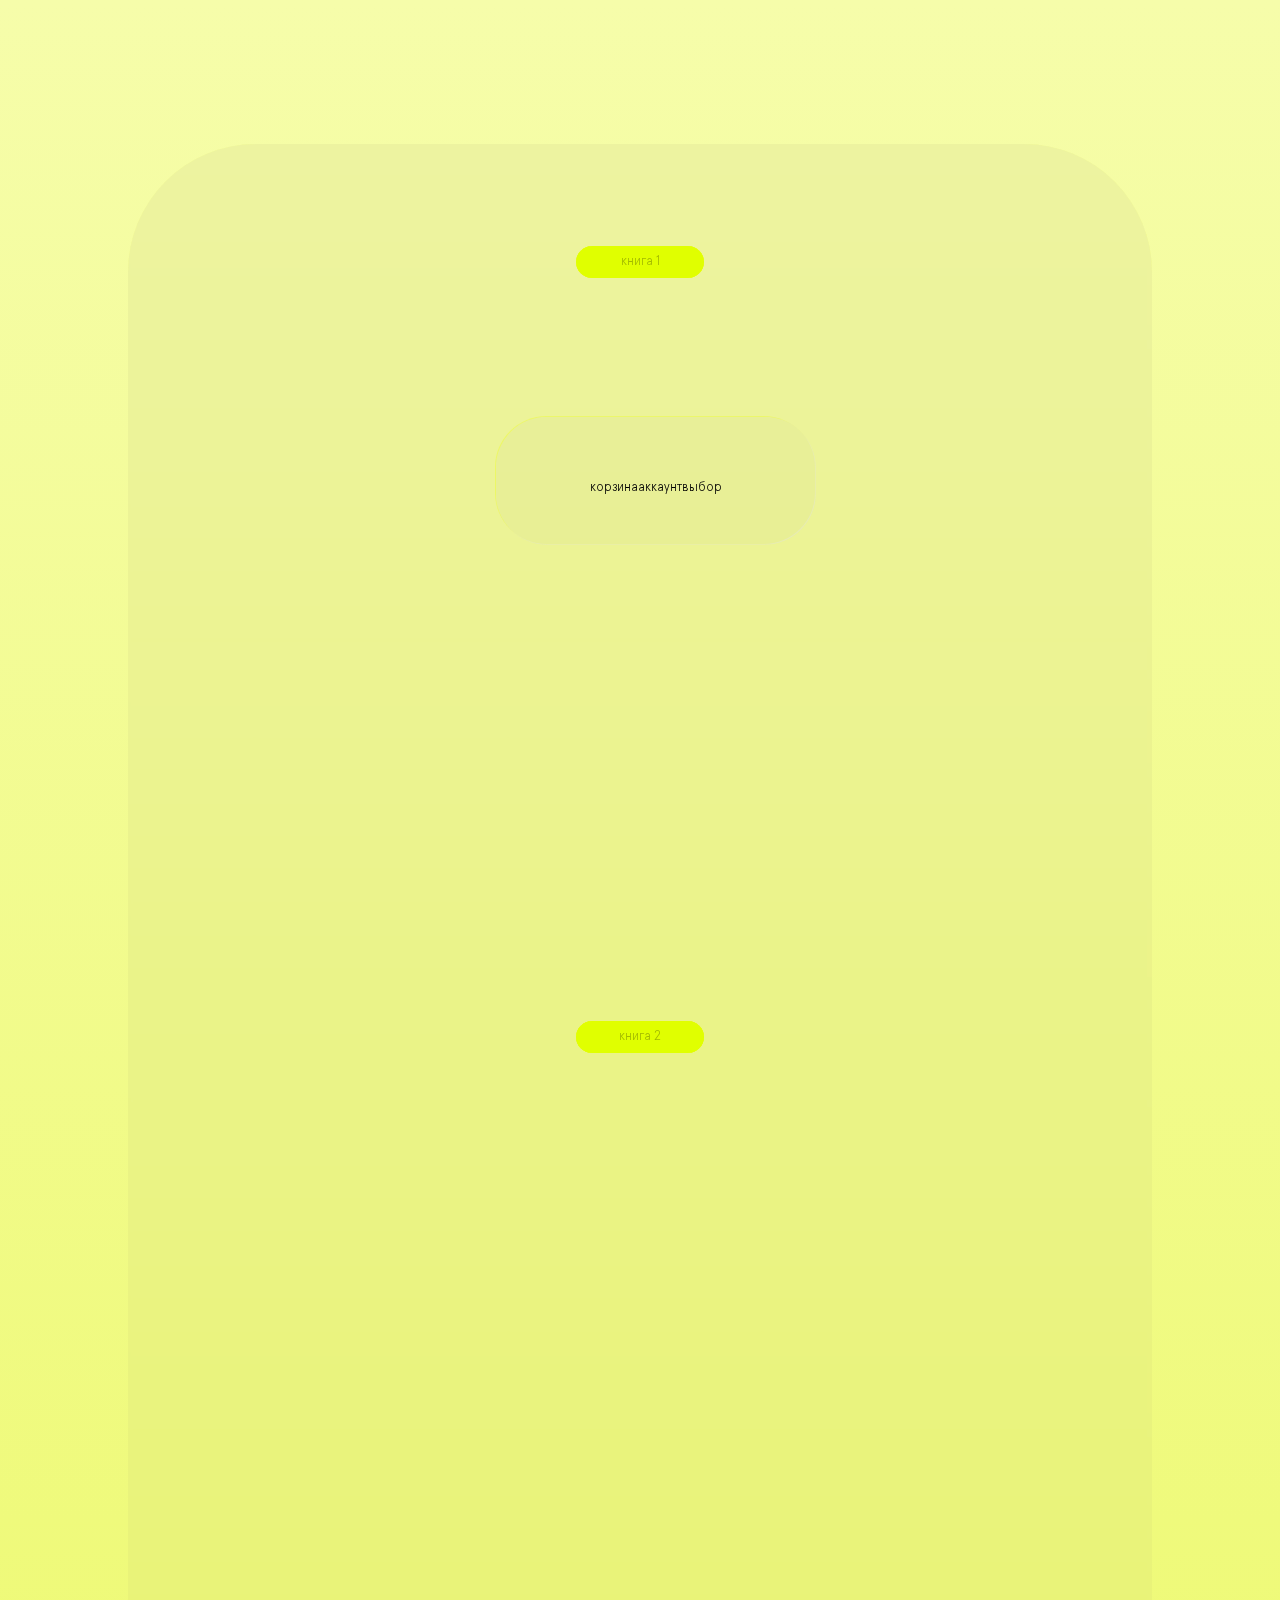
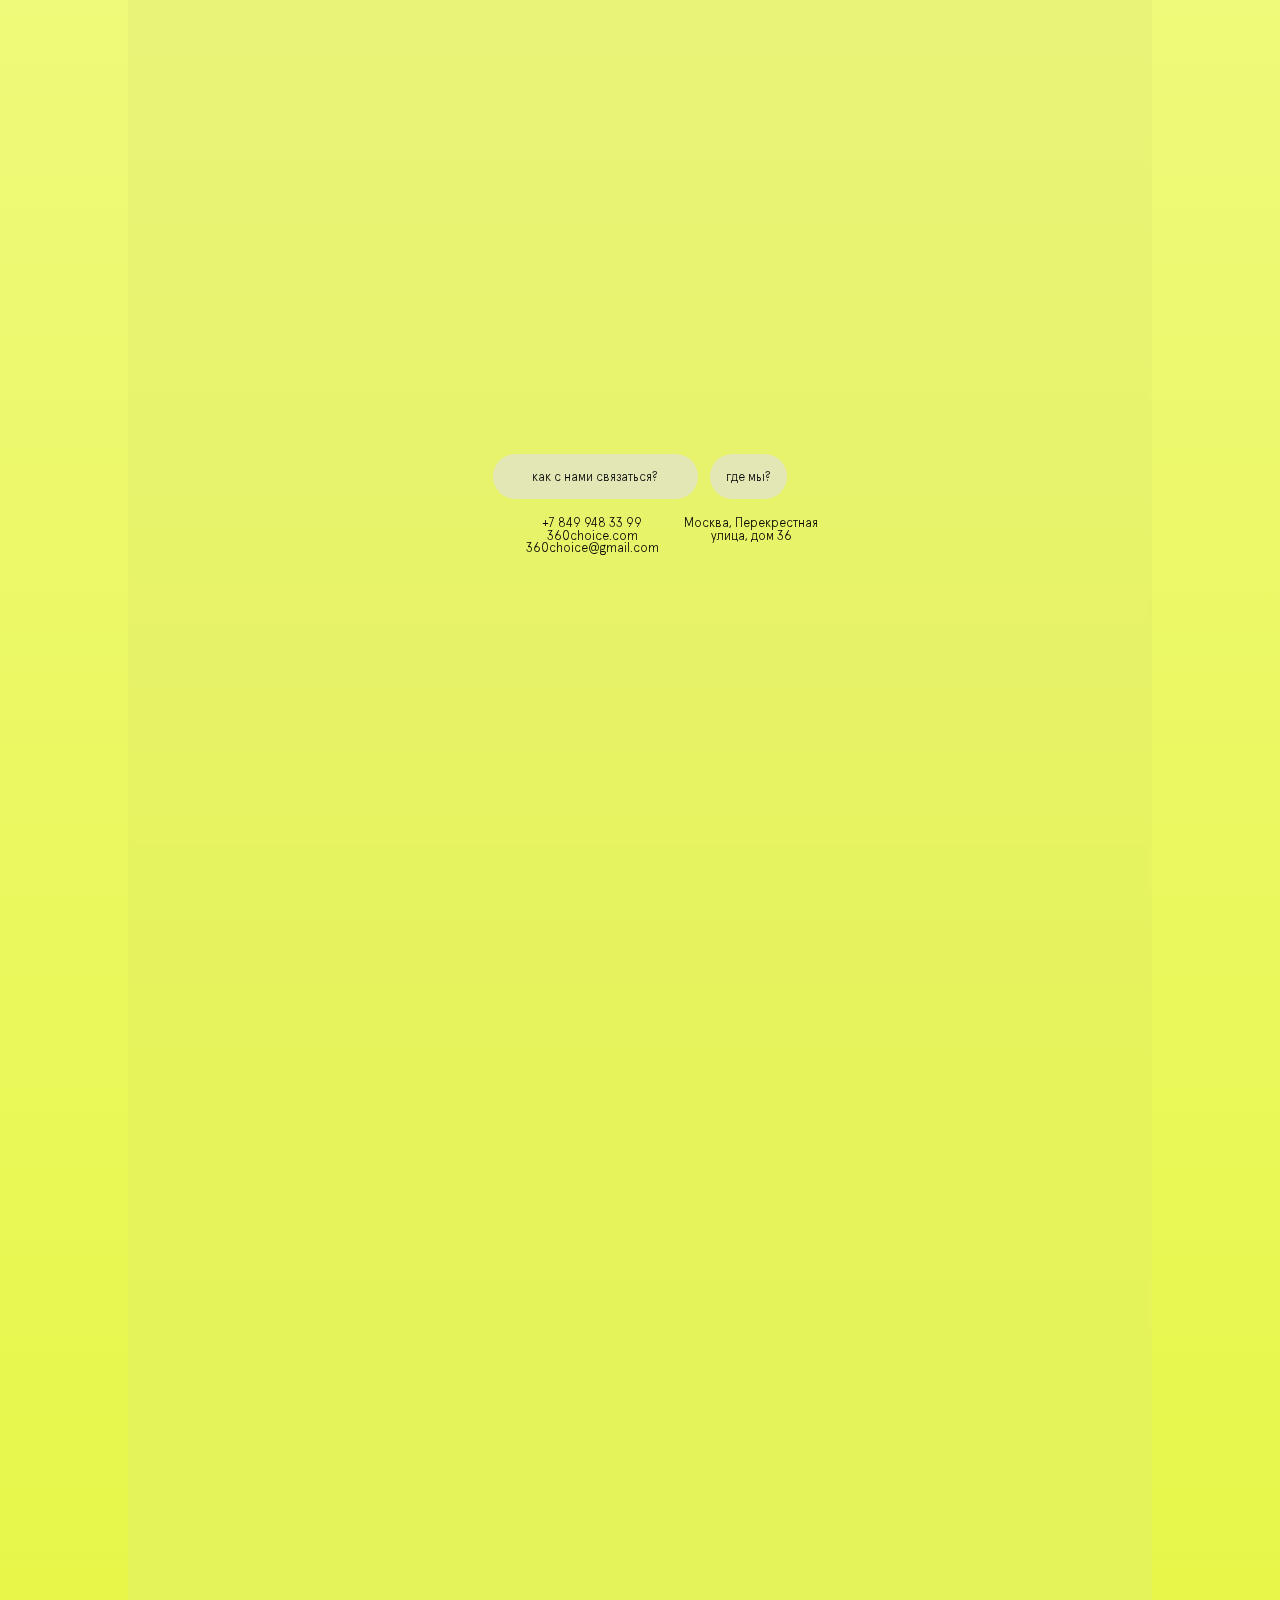
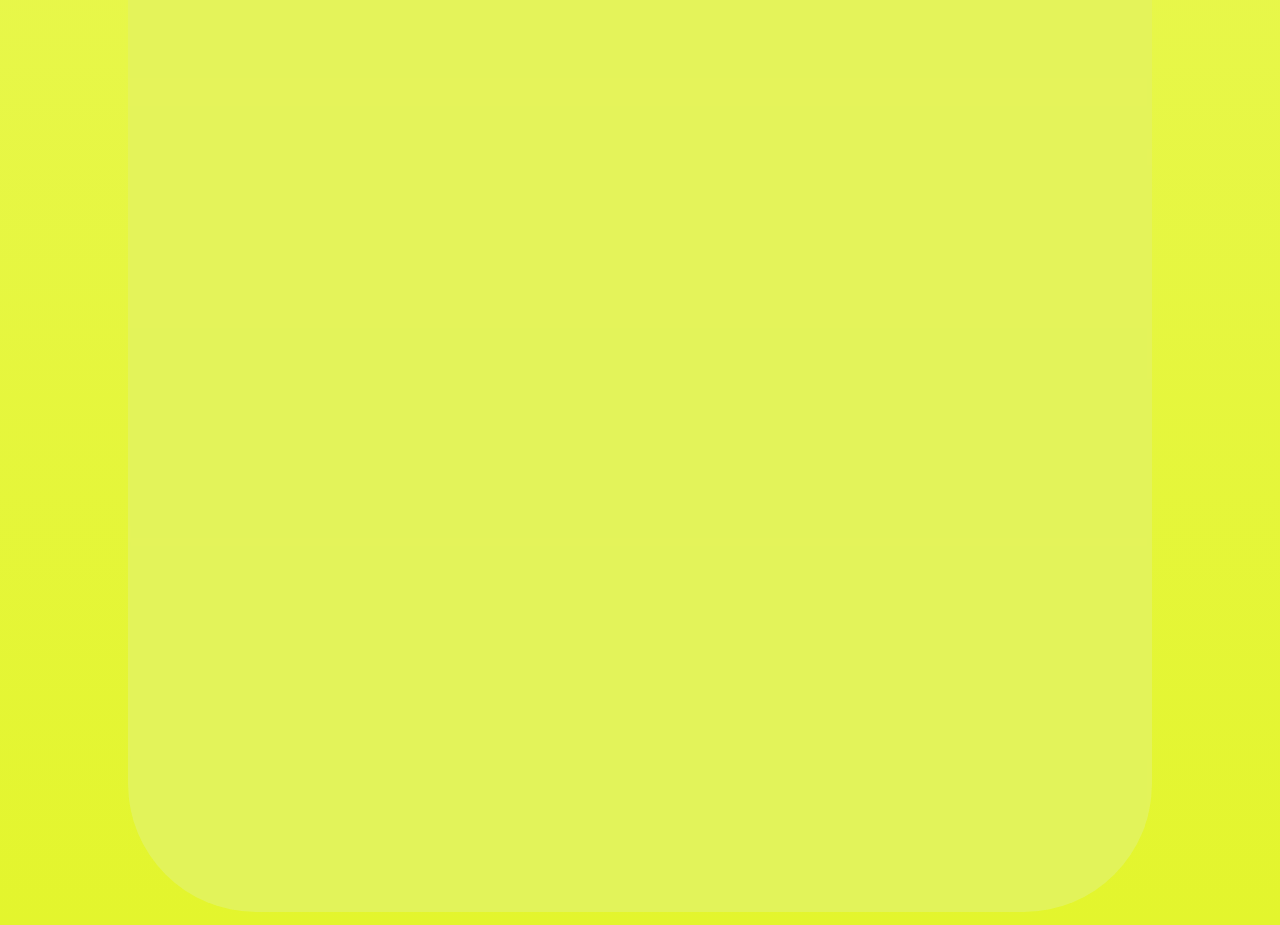
==== book.html @ fab10bd6 "Add files via upload" ====
<!DOCTYPE html>
<html lang="en">
<head>
    <meta charset="UTF-8">
    <meta name="viewport" content="width=device-width, initial-scale=1.0">
    <title>posters</title>
    <link rel="icon" href="">
    <link href="./stylesheets/style.css" rel="stylesheet" type="text/css"/>
    <script src="./javascripts/java-script.js" charset="utf-8"></script>
    <script src="./javascripts/menu.js" charset="utf-8"></script>
</head>
<body>
    <style>
        body{background:linear-gradient(#F6FDAA,#E3F52D);}
    </style>
    
    <!-- меню плюс лого -->
    <a href="index.html"><div class="logo"><img src="img/logo.png" alt=""></div>
    </a>

    <div id="modal" class="modal">
      <div class="modal-content">
        <span class="close">x</span>
        
        <form id="myForm">
          <label for="name">Имя:</label>
          <input type="text" id="name" name="name" required=""><br><br>
          <label for="email">Email:</label>
          <input type="email" id="email" name="email" required=""><br><br>
          <input type="submit" value="Отправить">
        </form>
      </div>
    </div>

        <!-- движещееся меню -->
        <div class="divmenubar">
          <div class="cartdiv"> 
            <img  class="closeimg3"  src="./img/close.png" alt="">
            <div class="pen">
              <img src="./img/pen.png" alt="">
              <h1>набор карандашей <br>200 рублей</h1>
            </div>
            <div class="order"><h1>оформить заказ</h1></div>
          </div>
  
          <div class="accountdiv"> 
          <img  class="closeimg3"  src="./img/close.png" alt="">
            <img class="accountface" src="./img/accountface.png" alt="">
            <h1>анна клейменова</h1>
            <h1>жен/ 27.05.2000</h1>
            <div class="history"><h1>история заказов</h1></div>
          </div>
  
          <div class="choicediv"> 
            <img  class="closeimg3"  src="./img/close.png" alt="">
            <h1>у вас пока ничего не добавлено</h1>
            <div class="history"><h1>добавить</h1></div>
          </div>
        <div class="menubar">
          <div class="cart">
            <img class="cartimg" src="img/cart.png" alt="">
            <p>корзина</p>
          </div>
          <div class="account">
            <img class="accountimg" src="img/account.png" alt="">
            <p>аккаунт</p>
          </div>
          <div class="choice"> 
            <img class="choiceimg" src="img/choice.png" alt="">
            <p>выбор</p>
          </div> 
        </div>
      </div>


      <div class="menu menuposter"> <img class="menu menuposter" src="img/menu.png" alt=""></div>
      <div class="menuopen menuopenposter">
        <img class="menuclose" src="./img/close.png" alt="">
        <a href="service.html"><div class="u"><h1>услуги</h1></div></a>
        <a href="book.html"><div class="b"><h1>книги</h1></div></a>
        <a href="shop.html"><div class="m"><h1>мерч</h1></div></a>
        <a href="posters.html"><div class="s"><h1>события</h1></div></a>
      </div>



        <div class="mainbodybook">

            <div class="bookblock1div"><div class="bookblock1"><h1>книга 1</h1></div></div>
            

            <div class="mainbook">
                <img src="img/book/main42book.jpg" alt="">
                <img src="img/book/main01book.jpg" alt="">
                <img src="img/book/main02book.jpg" alt="">
                <img src="img/book/main03book.jpg" alt="">
                <img src="img/book/main04book.jpg" alt="">
                <img src="img/book/main05book.jpg" alt="">
                <img src="img/book/main06book.jpg" alt="">
                <img src="img/book/main07book.jpg" alt="">
                <img src="img/book/main08book.jpg" alt="">
                <img src="img/book/main09book.jpg" alt="">
                <img src="img/book/main10book.jpg" alt="">
                <img src="img/book/main11book.jpg" alt="">
                <img src="img/book/main12book.jpg" alt="">
                <img src="img/book/main13book.jpg" alt="">
                <img src="img/book/main14book.jpg" alt="">
                <img src="img/book/main15book.jpg" alt="">
                <img src="img/book/main16book.jpg" alt="">
                <img src="img/book/main17book.jpg" alt="">
                <img src="img/book/main18book.jpg" alt="">
                <img src="img/book/main19book.jpg" alt="">
                <img src="img/book/main20book.jpg" alt="">
                <img src="img/book/main21book.jpg" alt="">
                <img src="img/book/main22book.jpg" alt="">
                <img src="img/book/main23book.jpg" alt="">
                <img src="img/book/main24book.jpg" alt="">
                <img src="img/book/main25book.jpg" alt="">
                <img src="img/book/main26book.jpg" alt="">
                <img src="img/book/main27book.jpg" alt="">
                <img src="img/book/main28book.jpg" alt="">
                <img src="img/book/main29book.jpg" alt="">
                <img src="img/book/main30book.jpg" alt="">
                <img src="img/book/main31book.jpg" alt="">
                <img src="img/book/main32book.jpg" alt="">
                <img src="img/book/main33book.jpg" alt="">
                <img src="img/book/main34book.jpg" alt="">
                <img src="img/book/main35book.jpg" alt="">
                <img src="img/book/main36book.jpg" alt="">
                <img src="img/book/main37book.jpg" alt="">
                <img src="img/book/main38book.jpg" alt="">
                <img src="img/book/main41book.jpg" alt="">
                
            </div>


            <div class="bookblock1div"><div class="bookblock1"><h1>книга 2</h1></div></div>

            <div class="minibook">
                <img src="img/book/minibook12.jpg" alt="">
                <img src="img/book/minibook01.jpg" alt="">
                <img src="img/book/minibook02.jpg" alt="">
                <img src="img/book/minibook03.jpg" alt="">
                <img src="img/book/minibook04.jpg" alt="">
                <img src="img/book/minibook05.jpg" alt="">
                <img src="img/book/minibook06.jpg" alt="">
                <img src="img/book/minibook07.jpg" alt="">
                <img src="img/book/minibook08.jpg" alt="">
                <img src="img/book/minibook09.jpg" alt="">
                <img src="img/book/minibook10.jpg" alt="">
                <img src="img/book/minibook11.jpg" alt="">
                
            </div>


            <div class="video"><video loop="" autoplay="" height="100%" width="100% "id="vid-1">
                <source type="video/mp4; codecs=&quot;avc1.42E01E, mp4a.40.2&quot;" src="https://attachments.are.na/28649745/030bb90ba64efb280fa2a217ab6aa6d8.mp4?1717936636"></video>
            </div>
            




  <div class="component"><img src="img/Component 40.png" alt=""></div>

  
   <!-- footer -->
 <div class="footer">
    <div class="footerpart"> 
      <div class="footertext"> <h1>как с нами связаться?</h1></div> 
      <div class="footertext1"> <p>где мы?</p> </div> 
    </div>

    <div class="footerpart1" >
      <h1>+7 849 948 33 99 <br>
        360choice.com <br>
        360choice@gmail.com</h1>
      <p> Москва, Перекрестная <br> улица, дом 36</p>
    </div>
  </div>



        </div>


    

</body>
</html>
---- stylesheets/style.css ----
@import "reset.css";/* сбрoc настроек браузера */
@import "content.css"; /* контент / содержимое  */
@import "adaptive.css";/* адаптивность */
@import "shop.css";/* магазин */
@import "poster.css";/* posters */
@import "service.css";/* service */
@import "book.css";/* book */
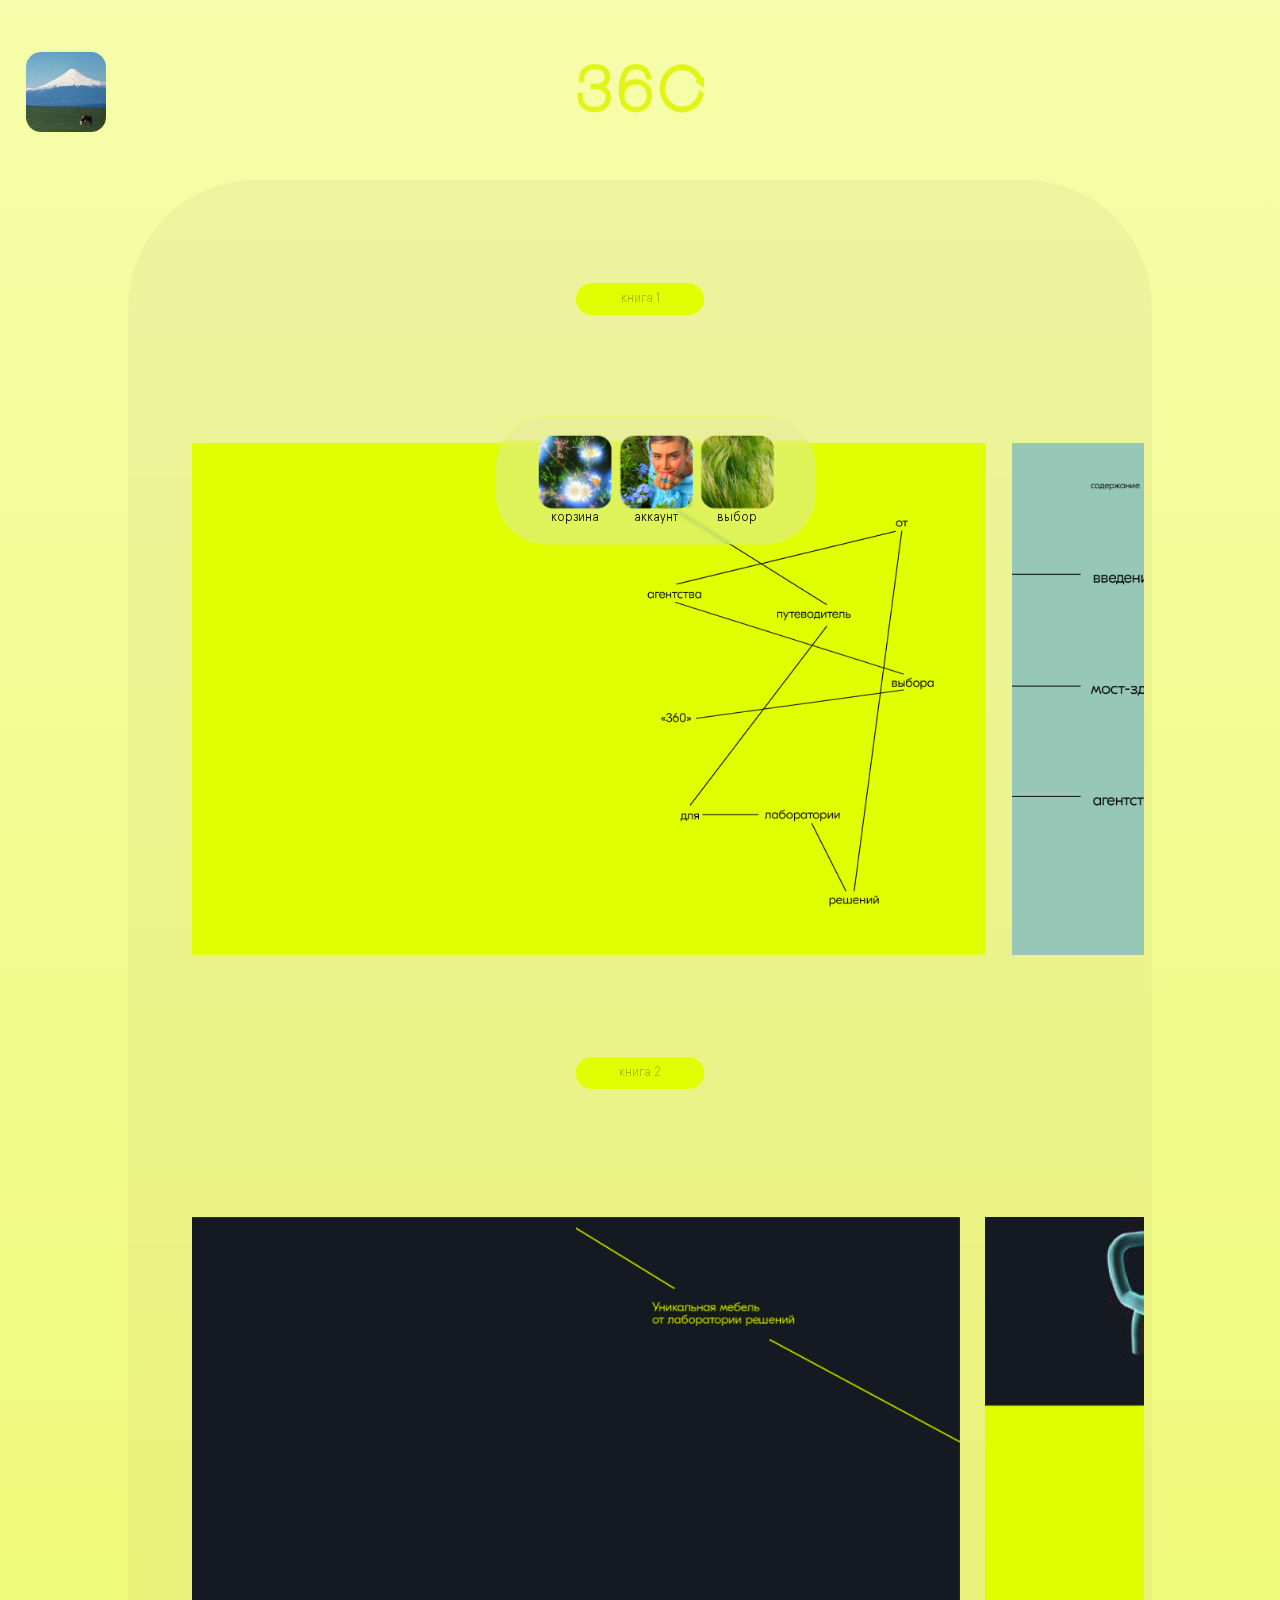
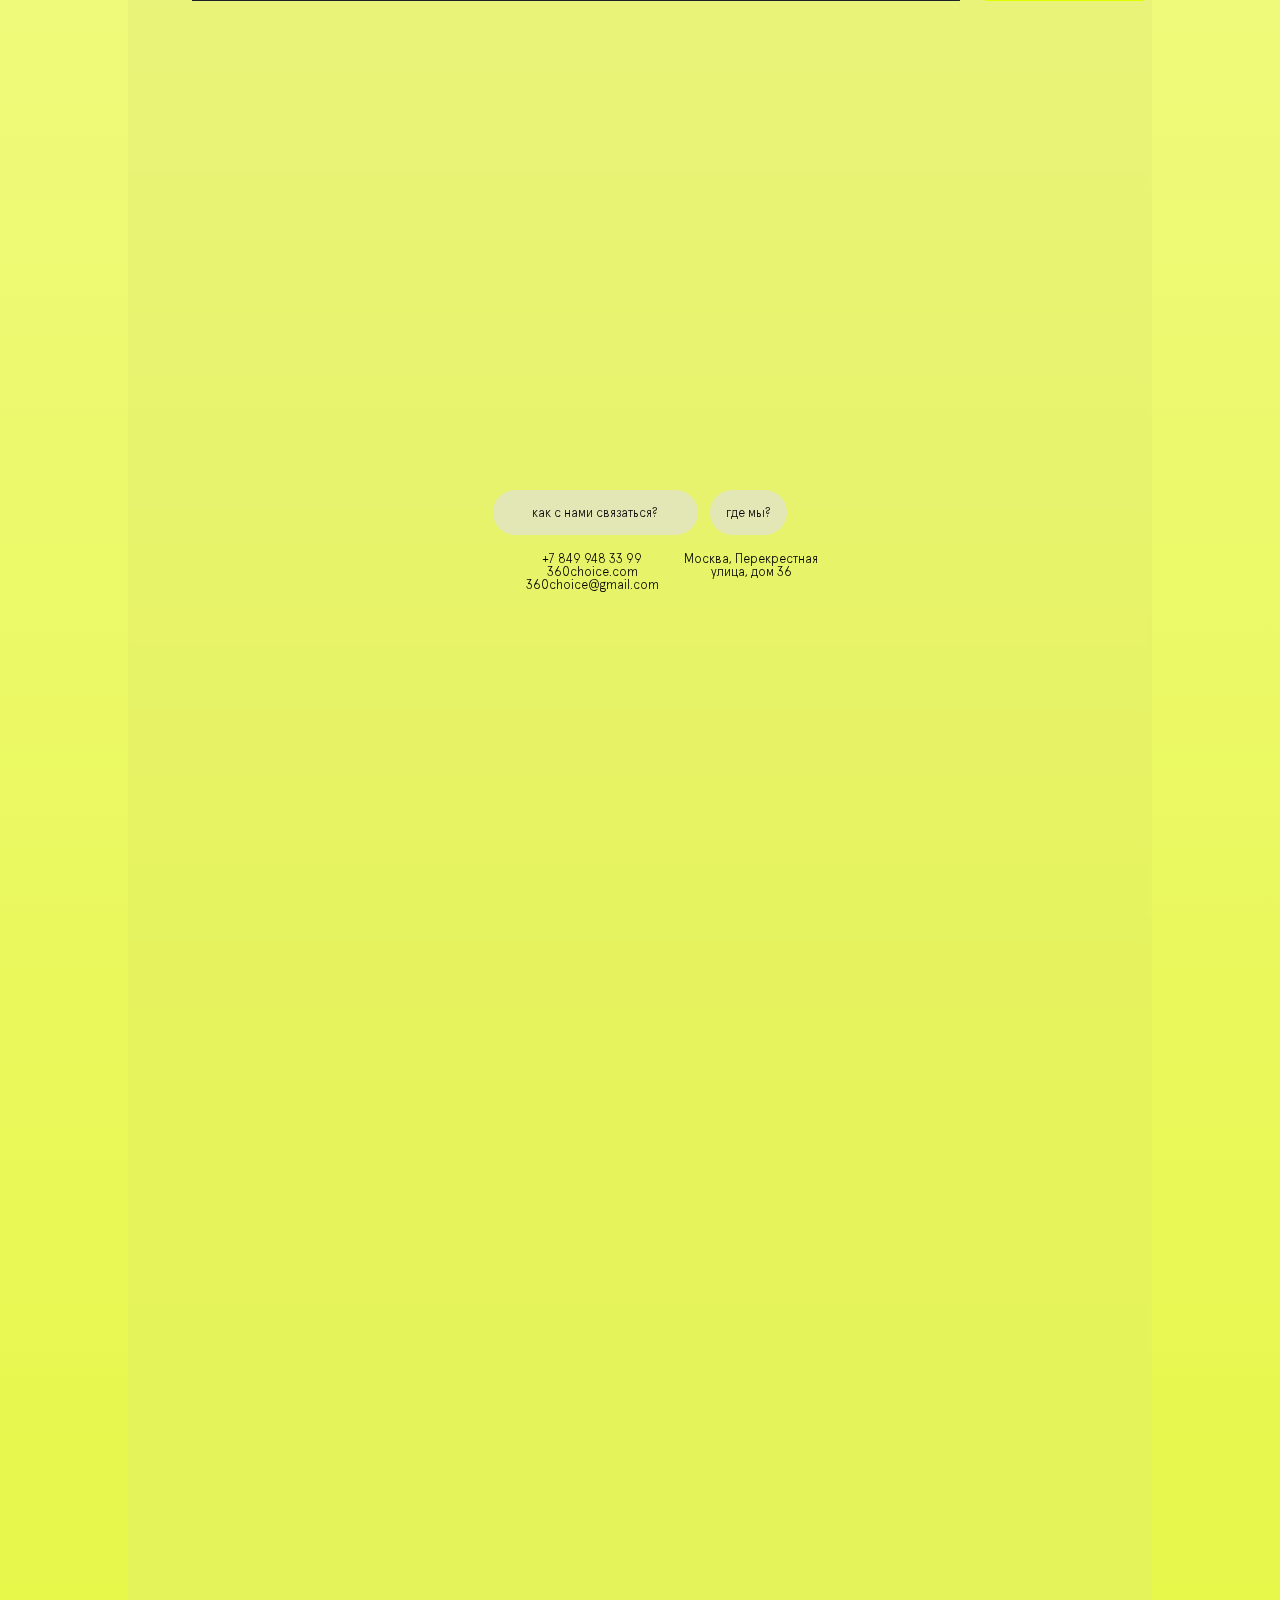
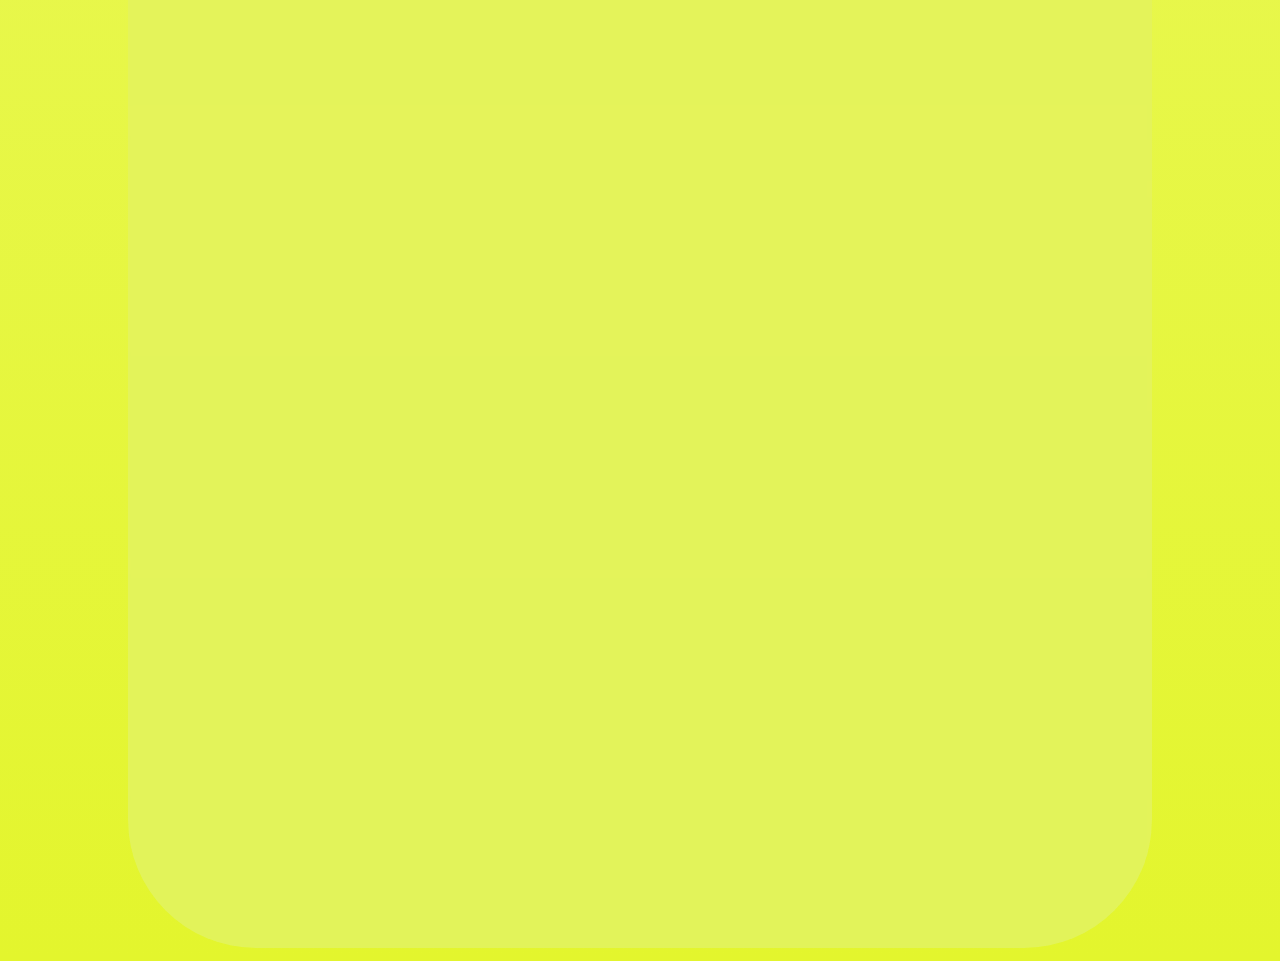
==== commit 2b9292b3: "Add files via upload" ====
--- a/book.html
+++ b/book.html
@@ -4,7 +4,7 @@
     <meta charset="UTF-8">
     <meta name="viewport" content="width=device-width, initial-scale=1.0">
     <title>posters</title>
-    <link rel="icon" href="">
+    <link rel="icon" type="image/png" href="./img/Union.png">
     <link href="./stylesheets/style.css" rel="stylesheet" type="text/css"/>
     <script src="./javascripts/java-script.js" charset="utf-8"></script>
     <script src="./javascripts/menu.js" charset="utf-8"></script>
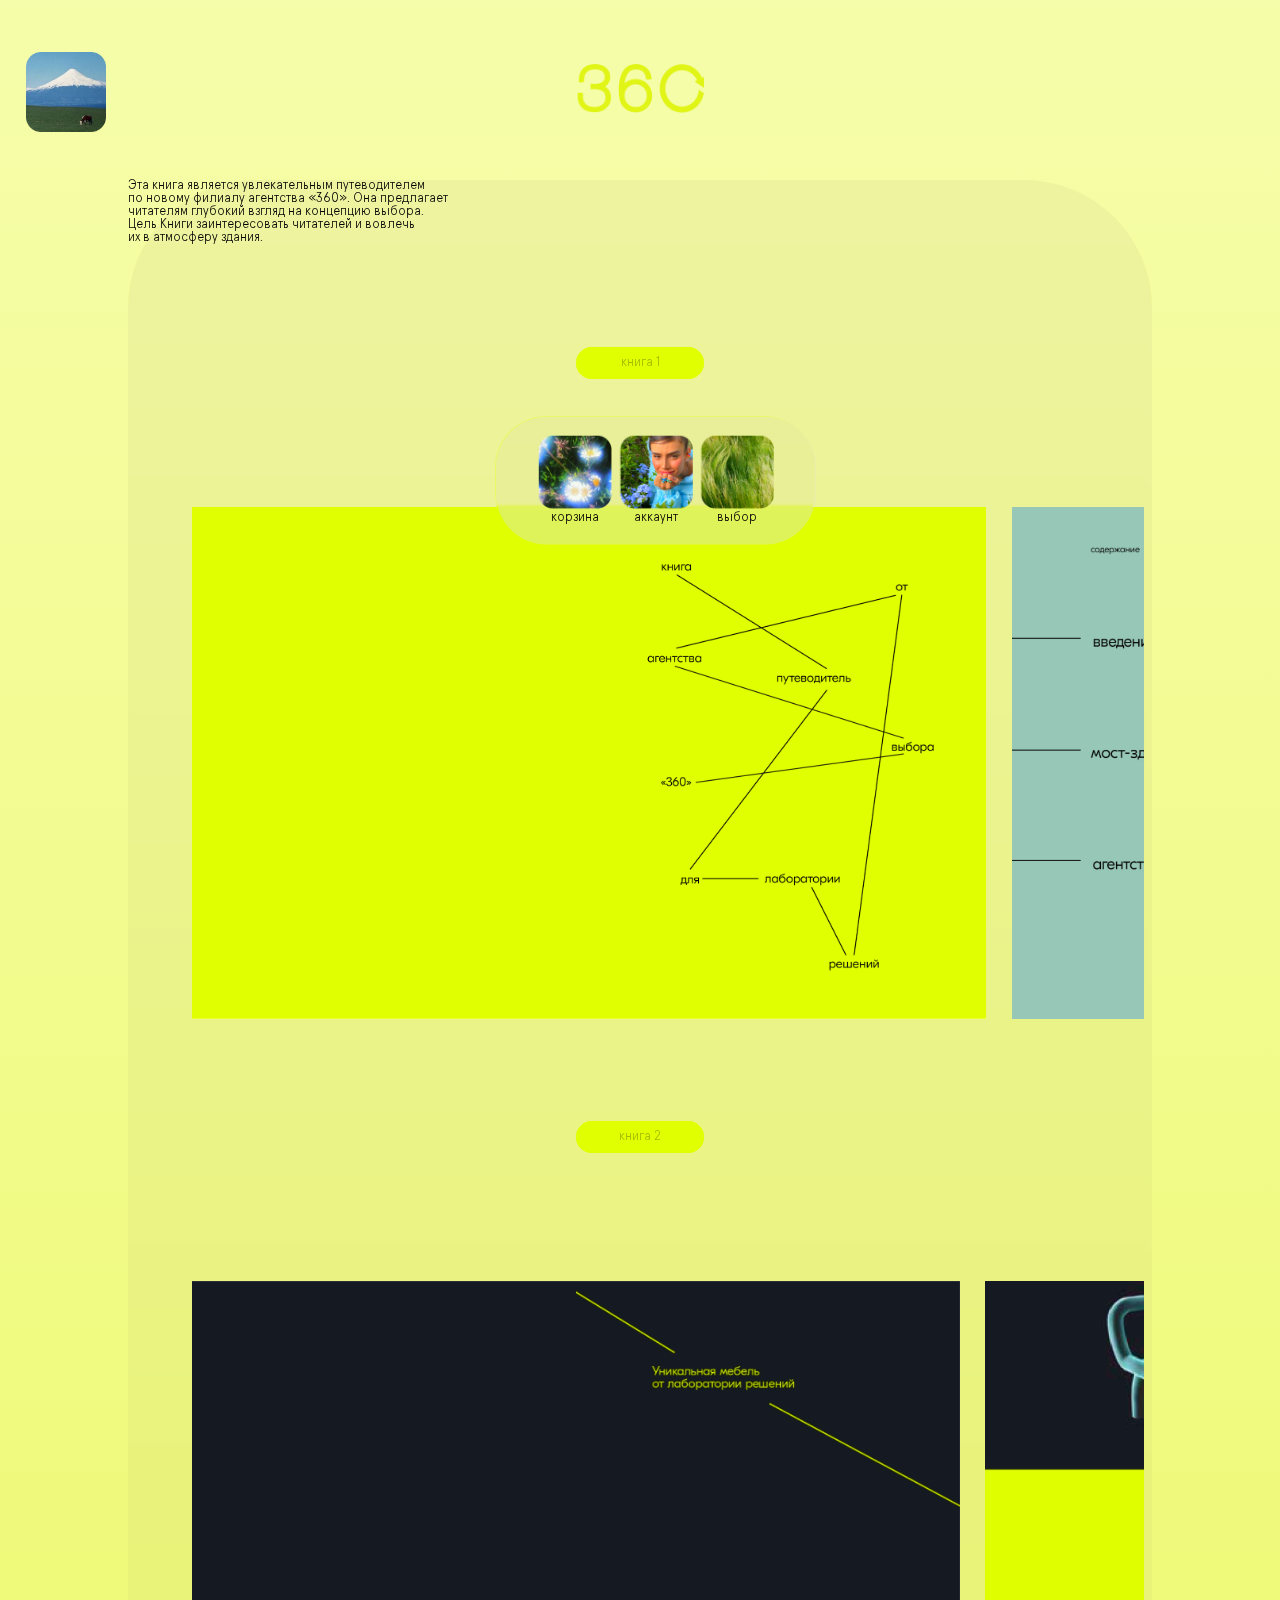
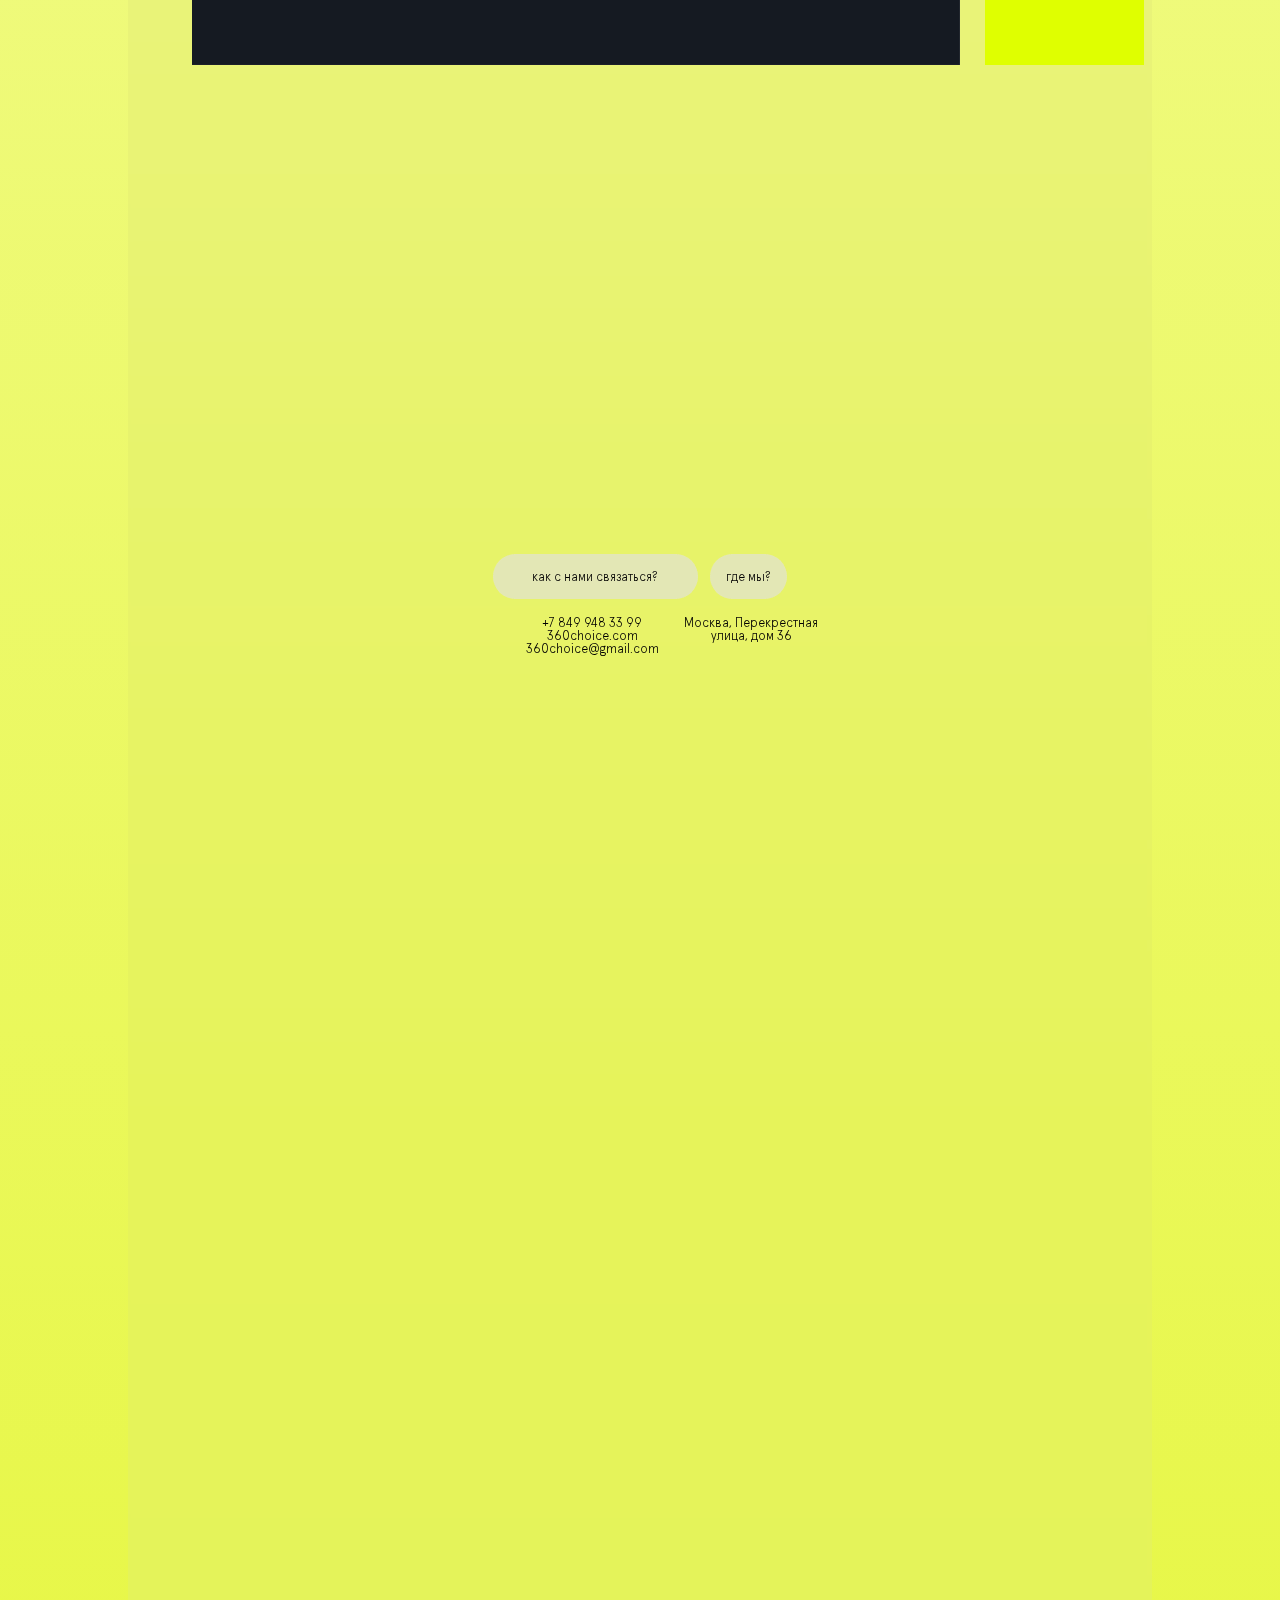
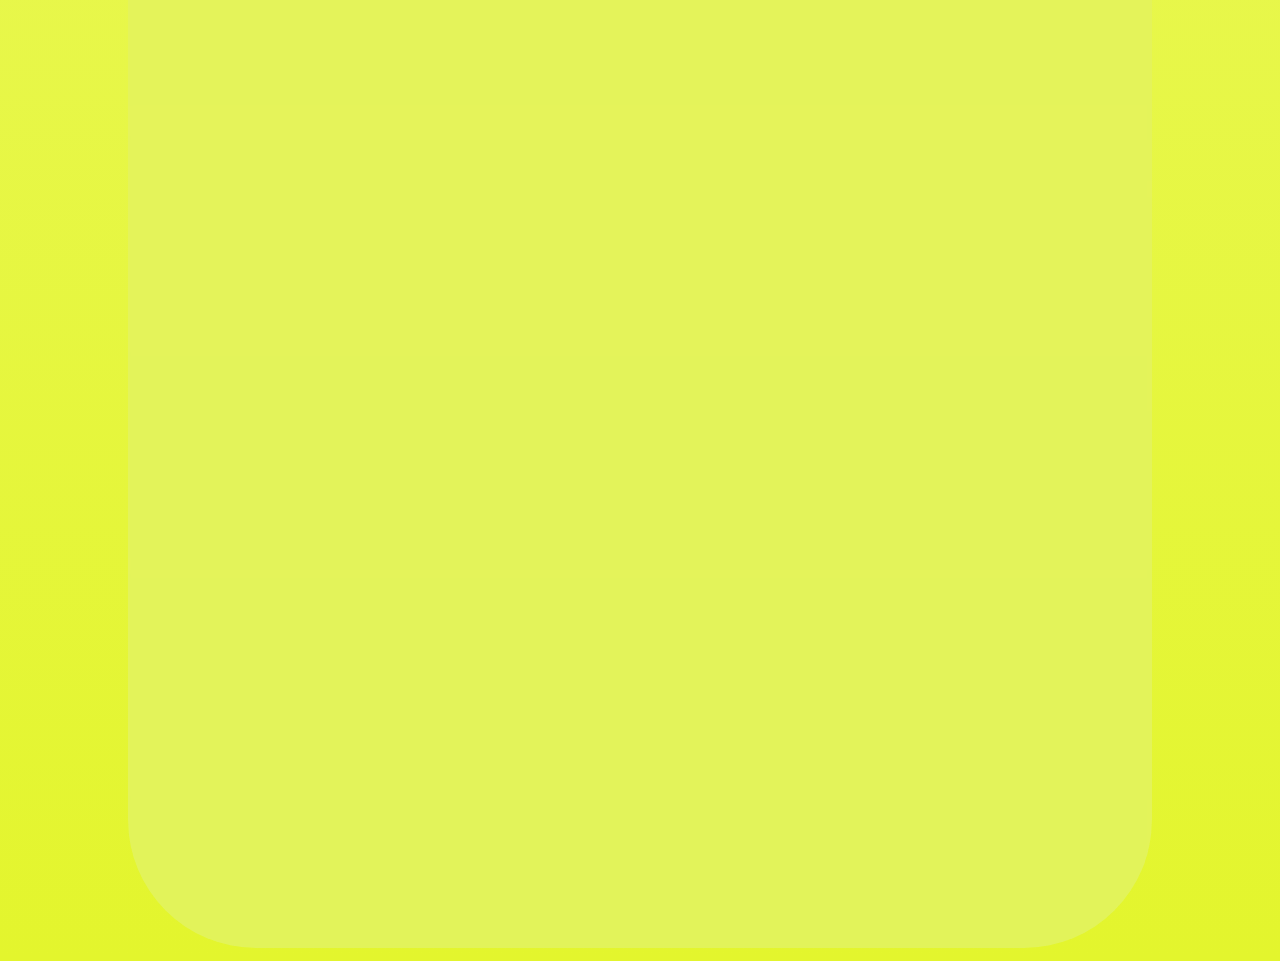
==== commit 132f9146: "Add files via upload" ====
--- a/book.html
+++ b/book.html
@@ -85,6 +85,9 @@
 
 
         <div class="mainbodybook">
+
+          <div class="maintextbook"><h1>Эта книга является увлекательным путеводителем <br> по новому филиалу агентства «360». Она предлагает <br>читателям глубокий взгляд на концепцию выбора.<br> 
+            Цель Книги заинтересовать читателей и вовлечь <br>их в атмосферу здания.</h1></div>
 
             <div class="bookblock1div"><div class="bookblock1"><h1>книга 1</h1></div></div>
             
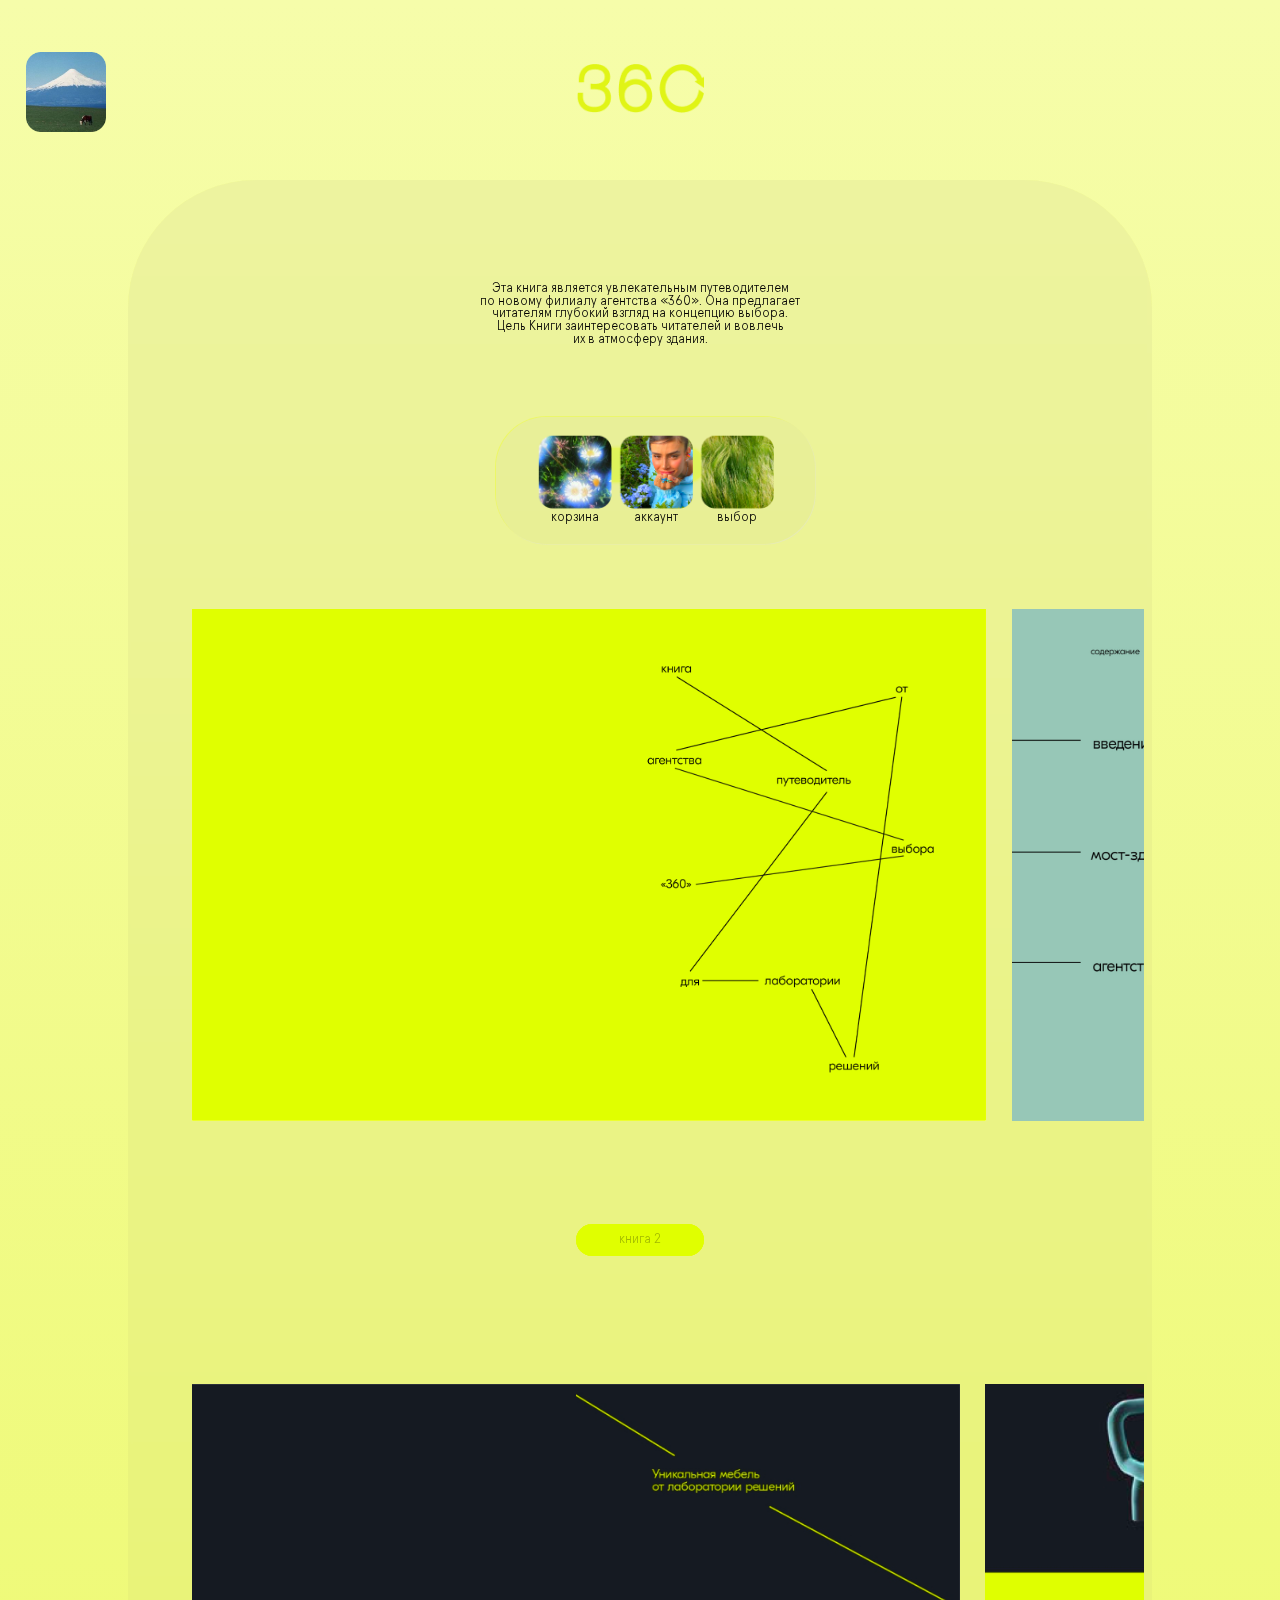
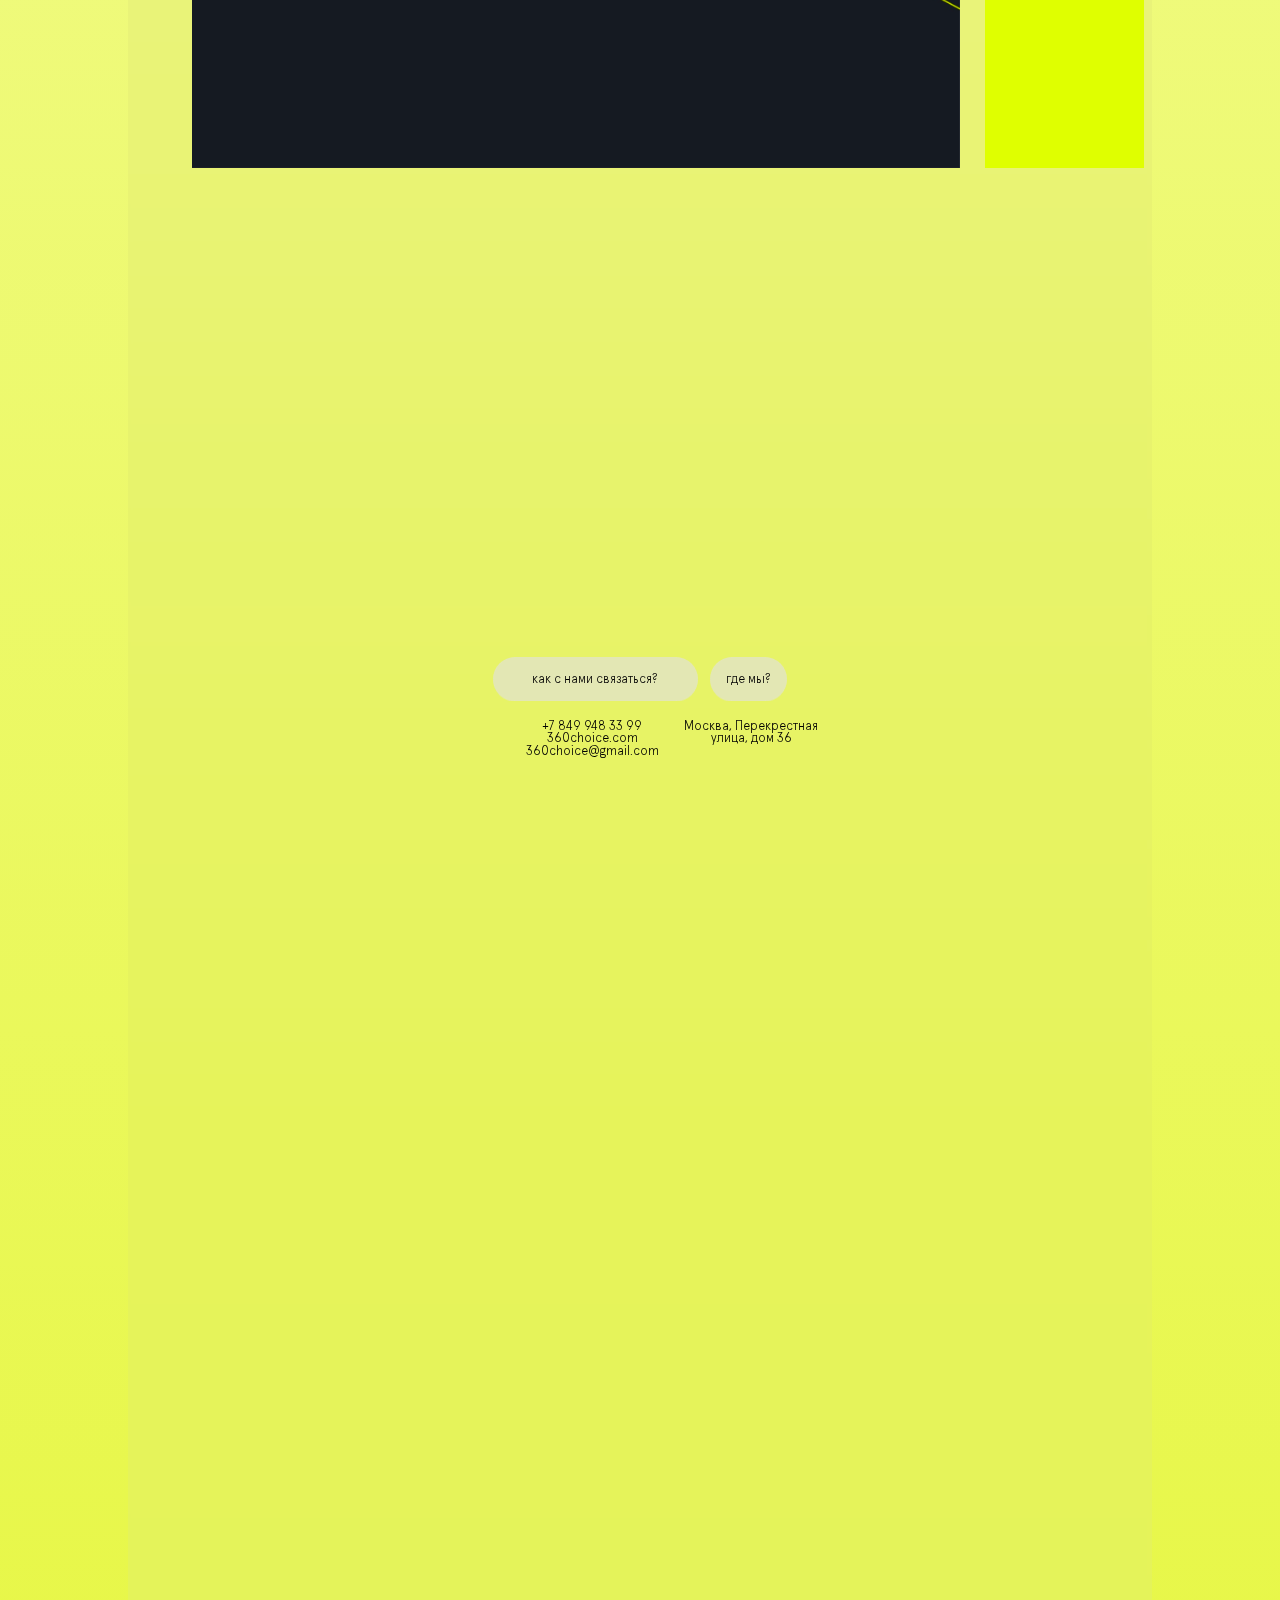
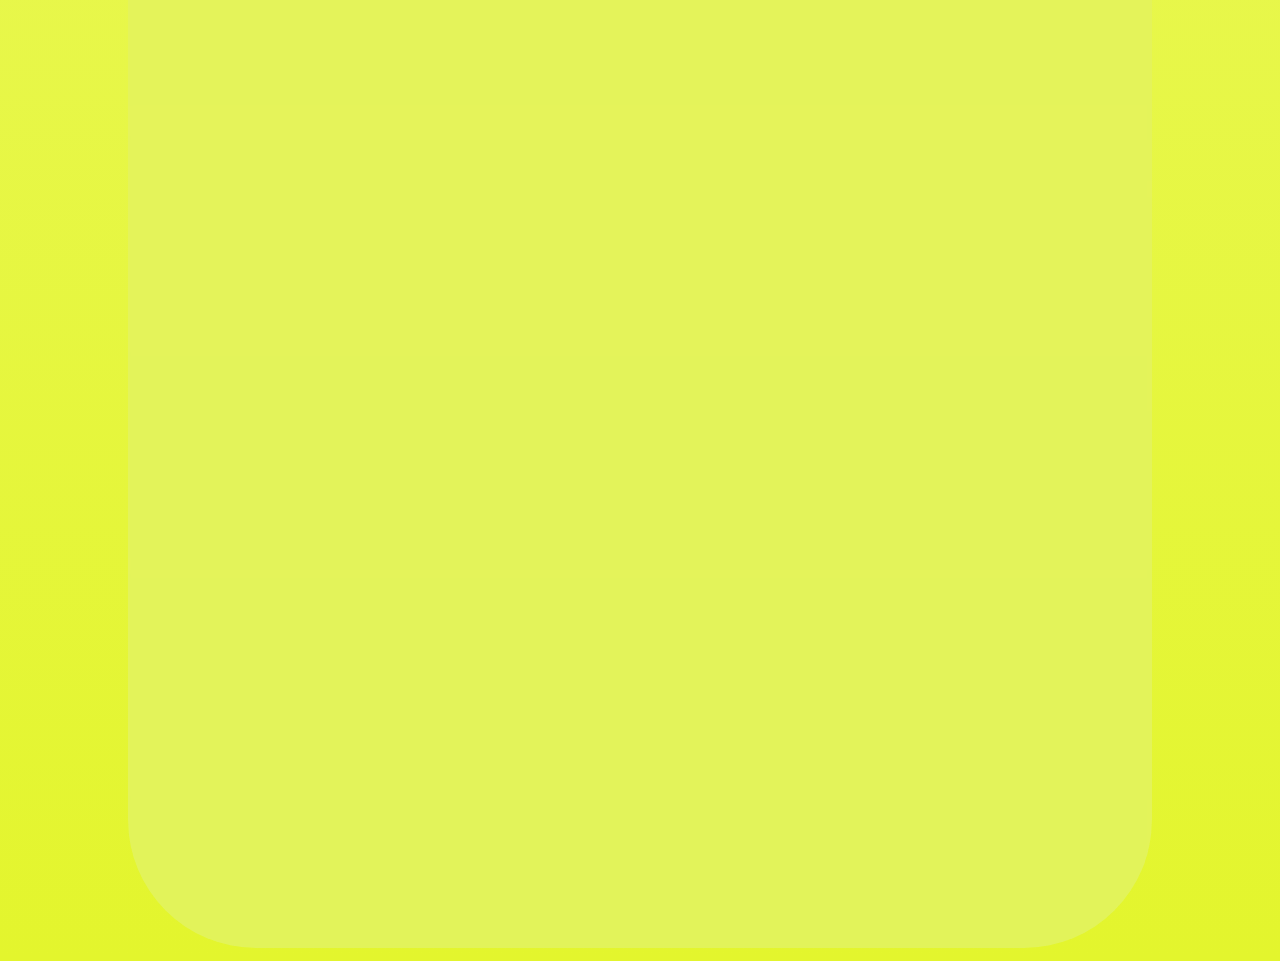
==== commit 77dcd1db: "Add files via upload" ====
--- a/book.html
+++ b/book.html
@@ -33,44 +33,44 @@
     </div>
 
         <!-- движещееся меню -->
-        <div class="divmenubar">
-          <div class="cartdiv"> 
-            <img  class="closeimg3"  src="./img/close.png" alt="">
-            <div class="pen">
-              <img src="./img/pen.png" alt="">
-              <h1>набор карандашей <br>200 рублей</h1>
-            </div>
-            <div class="order"><h1>оформить заказ</h1></div>
+      <div class="divmenubar">
+        <div class="cartdiv"> 
+          <img  class="closeimg3 cartcross"  src="./img/close.png" alt="">
+          <div class="pen">
+            <img src="./img/pen.png" alt="">
+            <h1>набор карандашей <br>200 рублей</h1>
           </div>
-  
-          <div class="accountdiv"> 
-          <img  class="closeimg3"  src="./img/close.png" alt="">
-            <img class="accountface" src="./img/accountface.png" alt="">
-            <h1>анна клейменова</h1>
-            <h1>жен/ 27.05.2000</h1>
-            <div class="history"><h1>история заказов</h1></div>
-          </div>
-  
-          <div class="choicediv"> 
-            <img  class="closeimg3"  src="./img/close.png" alt="">
-            <h1>у вас пока ничего не добавлено</h1>
-            <div class="history"><h1>добавить</h1></div>
-          </div>
-        <div class="menubar">
-          <div class="cart">
-            <img class="cartimg" src="img/cart.png" alt="">
-            <p>корзина</p>
-          </div>
-          <div class="account">
-            <img class="accountimg" src="img/account.png" alt="">
-            <p>аккаунт</p>
-          </div>
-          <div class="choice"> 
-            <img class="choiceimg" src="img/choice.png" alt="">
-            <p>выбор</p>
-          </div> 
+          <div class="order"><h1>оформить заказ</h1></div>
         </div>
+
+        <div class="accountdiv"> 
+        <img  class="closeimg3 accountcross"  src="./img/close.png" alt="">
+          <img class="accountface" src="./img/accountface.png" alt="">
+          <h1>анна клейменова</h1>
+          <h1>жен/ 27.05.2000</h1>
+          <div class="history"><h1>история заказов</h1></div>
+        </div>
+
+        <div class="choicediv"> 
+          <img  class="closeimg3 choicecross"  src="./img/close.png" alt="">
+          <h1>у вас пока ничего не добавлено</h1>
+          <div class="historyadd"><h1>добавить</h1></div>
+        </div>
+      <div class="menubar">
+        <div class="cart">
+          <img class="cartimg" src="img/cart.png" alt="">
+          <p>корзина</p>
+        </div>
+        <div class="account">
+          <img class="accountimg" src="img/account.png" alt="">
+          <p>аккаунт</p>
+        </div>
+        <div class="choice"> 
+          <img class="choiceimg" src="img/choice.png" alt="">
+          <p>выбор</p>
+        </div> 
       </div>
+    </div>
 
 
       <div class="menu menuposter"> <img class="menu menuposter" src="img/menu.png" alt=""></div>
